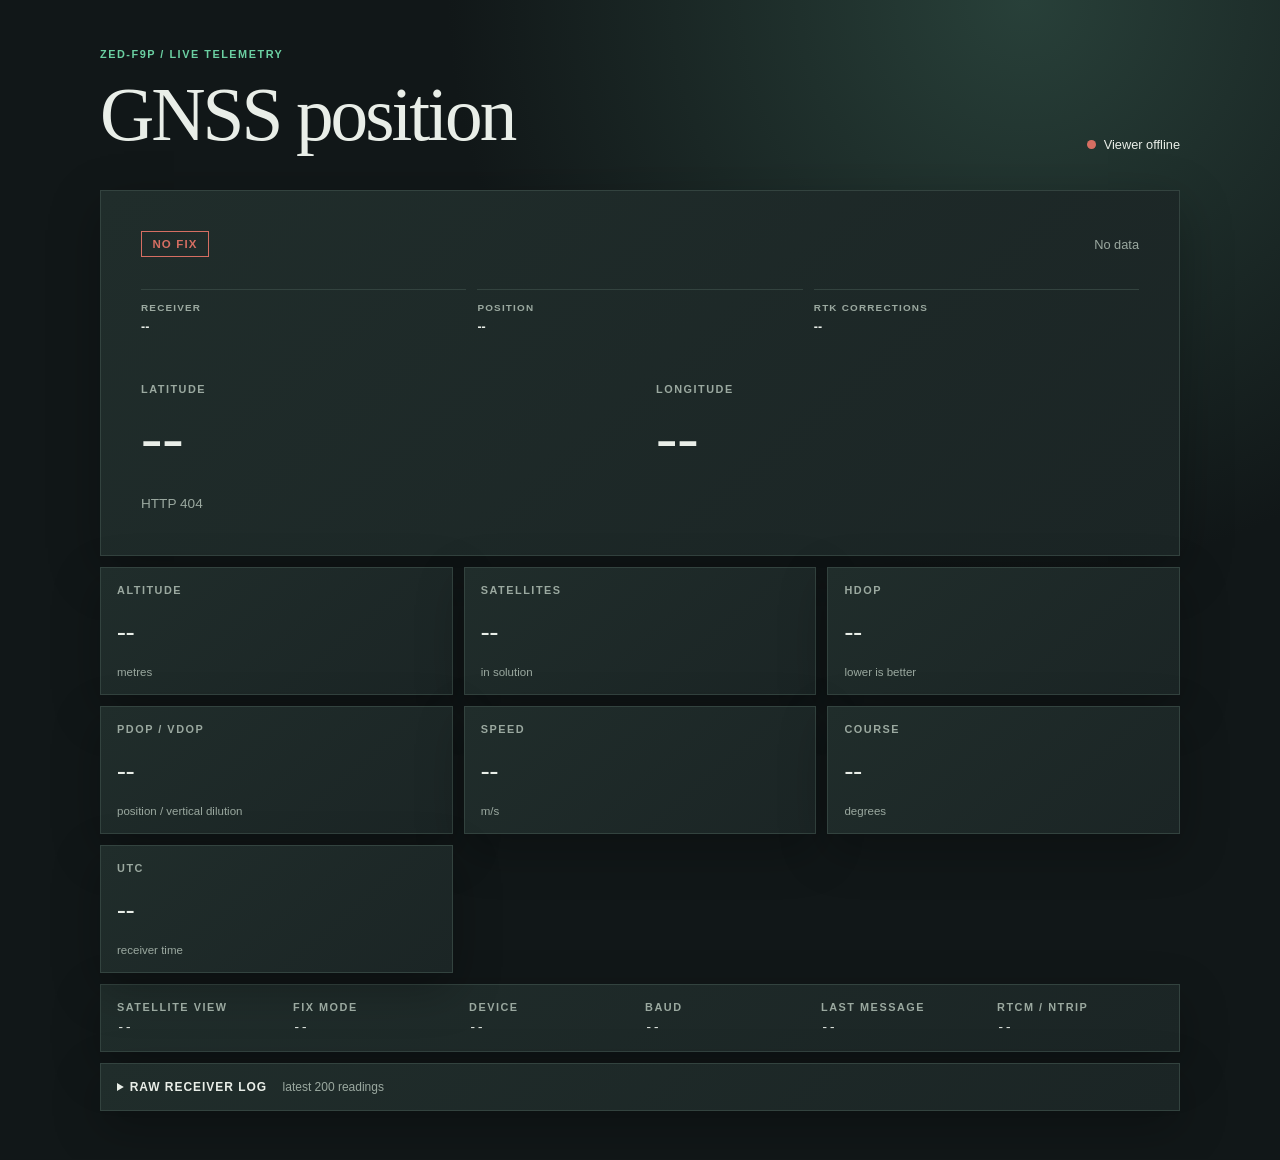
==== DevTools/gnss_viewer/web/index.html @ ddfd9c2e "Add GNSS viewer with telemetry dashboard and configuration files" ====
<!doctype html>
<html lang="en">
<head>
  <meta charset="utf-8">
  <meta name="viewport" content="width=device-width, initial-scale=1">
  <title>GNSS telemetry</title>
  <link rel="stylesheet" href="style.css">
</head>
<body>
  <header>
    <div>
      <p class="eyebrow">ZED-F9P / live telemetry</p>
      <h1>GNSS position</h1>
    </div>
    <div id="connection" class="connection offline"><span class="dot"></span>Waiting</div>
  </header>
  <main>
    <section class="hero panel">
      <div class="fix-row"><span id="fix-label" class="fix no-fix">NO FIX</span><span id="age">No data</span></div>
      <div class="status-strip">
        <div><span>RECEIVER</span><strong id="receiver-status">--</strong></div>
        <div><span>POSITION</span><strong id="position-status">--</strong></div>
        <div><span>RTK CORRECTIONS</span><strong id="corrections-status">--</strong></div>
      </div>
      <div class="coordinates"><div><span>LATITUDE</span><strong id="latitude">--</strong></div><div><span>LONGITUDE</span><strong id="longitude">--</strong></div></div>
      <p id="message" class="message">Waiting for a valid NMEA sentence.</p>
    </section>
    <section class="metrics">
      <article class="panel metric"><span>ALTITUDE</span><strong id="altitude">--</strong><small>metres</small></article>
      <article class="panel metric"><span>SATELLITES</span><strong id="satellites">--</strong><small>in solution</small></article>
      <article class="panel metric"><span>HDOP</span><strong id="hdop">--</strong><small>lower is better</small></article>
      <article class="panel metric"><span>PDOP / VDOP</span><strong id="dop">--</strong><small>position / vertical dilution</small></article>
      <article class="panel metric"><span>SPEED</span><strong id="speed">--</strong><small>m/s</small></article>
      <article class="panel metric"><span>COURSE</span><strong id="course">--</strong><small>degrees</small></article>
      <article class="panel metric"><span>UTC</span><strong id="utc">--</strong><small>receiver time</small></article>
    </section>
    <section class="panel details"><div><span>SATELLITE VIEW</span><strong id="satellite-view">--</strong></div><div><span>FIX MODE</span><strong id="fix-mode">--</strong></div><div><span>DEVICE</span><strong id="device">--</strong></div><div><span>BAUD</span><strong id="baud">--</strong></div><div><span>LAST MESSAGE</span><strong id="last-message">--</strong></div><div><span>RTCM / NTRIP</span><strong id="ntrip">--</strong></div></section>
    <details class="panel raw-log"><summary>Raw receiver log <span>latest 200 readings</span></summary><pre id="raw-log-content">Waiting for serial data...</pre></details>
  </main>
  <script src="app.js"></script>
</body>
</html>
---- DevTools/gnss_viewer/web/style.css ----
:root {
  color-scheme: dark;
  font-family: Georgia, 'Times New Roman', serif;
  background: #111718;
  color: #e9eee8;
  --muted: #9ba9a0;
  --line: #33433f;
  --panel: #1b2525;
  --green: #6bd0a2;
  --yellow: #e4bd64;
  --red: #d66e62;
}

* { box-sizing: border-box; }
body { min-height: 100vh; margin: 0; background: radial-gradient(circle at 80% 0, #284039 0, #111718 36rem); }
header, main { width: min(1080px, calc(100% - 2rem)); margin: auto; }
header { display: flex; align-items: end; justify-content: space-between; gap: 1rem; padding: 3rem 0 2rem; }
h1 { margin: 0; font-size: clamp(2rem, 6vw, 4.7rem); font-weight: 400; letter-spacing: -0.04em; }
.eyebrow, .metric span, .coordinates span, .details span { color: var(--muted); font: 700 .68rem/1.2 sans-serif; letter-spacing: .14em; text-transform: uppercase; }
.eyebrow { margin: 0 0 .7rem; color: var(--green); }
.connection { display: flex; align-items: center; gap: .5rem; padding-bottom: .4rem; font: .8rem sans-serif; }
.dot { width: .55rem; height: .55rem; border-radius: 50%; background: var(--red); }
.online .dot { background: var(--green); }
main { padding-bottom: 3rem; }
.panel { border: 1px solid var(--line); background: linear-gradient(140deg, #202d2b, var(--panel)); box-shadow: 0 1rem 3rem #0004; }
.hero { padding: clamp(1rem, 4vw, 2.5rem); }
.fix-row { display: flex; justify-content: space-between; align-items: center; gap: 1rem; color: var(--muted); font: .8rem sans-serif; }
.fix { padding: .38rem .65rem; border: 1px solid currentColor; color: var(--red); font: 700 .72rem sans-serif; letter-spacing: .1em; }
.fix.gps-fix, .fix.dgps, .fix.rtk-float { color: var(--yellow); }
.fix.rtk-fixed { color: var(--green); }
.status-strip { display: grid; grid-template-columns: repeat(3, 1fr); gap: .7rem; margin-top: 2rem; }
.status-strip div { display: grid; gap: .4rem; padding-top: .7rem; border-top: 1px solid var(--line); }
.status-strip span { color: var(--muted); font: 700 .62rem/1.2 sans-serif; letter-spacing: .12em; }
.status-strip strong { font: 700 .78rem/1.2 sans-serif; }
.status-strip .ok { color: var(--green); }
.status-strip .waiting { color: var(--yellow); }
.status-strip .error { color: var(--red); }
.coordinates { display: grid; grid-template-columns: repeat(2, 1fr); gap: 2rem; margin: 3rem 0 1.5rem; }
.coordinates div { display: grid; gap: .65rem; }
.coordinates strong { overflow-wrap: anywhere; font: 400 clamp(1.7rem, 5vw, 4.1rem)/1 Georgia, serif; }
.message { margin: 0; color: var(--muted); font: .85rem/1.5 sans-serif; }
.metrics { display: grid; grid-template-columns: repeat(3, 1fr); gap: .7rem; margin-top: .7rem; }
.metric { min-height: 8rem; padding: 1rem; display: grid; align-content: space-between; gap: .5rem; }
.metric strong { font-size: 1.65rem; font-weight: 400; overflow-wrap: anywhere; }
.metric small { color: var(--muted); font: .72rem sans-serif; }
.details { display: flex; flex-wrap: wrap; gap: 2rem; margin-top: .7rem; padding: 1rem; }
.details div { display: grid; gap: .4rem; min-width: 9rem; }
.details strong { font: .78rem monospace; overflow-wrap: anywhere; }
.raw-log { margin-top: .7rem; }
.raw-log summary { cursor: pointer; padding: 1rem; color: #e9eee8; font: 700 .75rem sans-serif; letter-spacing: .08em; text-transform: uppercase; }
.raw-log summary span { margin-left: .7rem; color: var(--muted); font-weight: 400; letter-spacing: 0; text-transform: none; }
.raw-log pre { max-height: 22rem; margin: 0; padding: 0 1rem 1rem; overflow: auto; color: #b8c8be; font: .7rem/1.55 monospace; white-space: pre-wrap; overflow-wrap: anywhere; }
@media (max-width: 650px) {
  header { align-items: start; flex-direction: column; padding-top: 2rem; }
  .coordinates { grid-template-columns: 1fr; gap: 1.3rem; margin: 2rem 0 1.2rem; }
  .status-strip { grid-template-columns: 1fr; gap: .8rem; margin-top: 1.5rem; }
  .metrics { grid-template-columns: repeat(2, 1fr); }
}
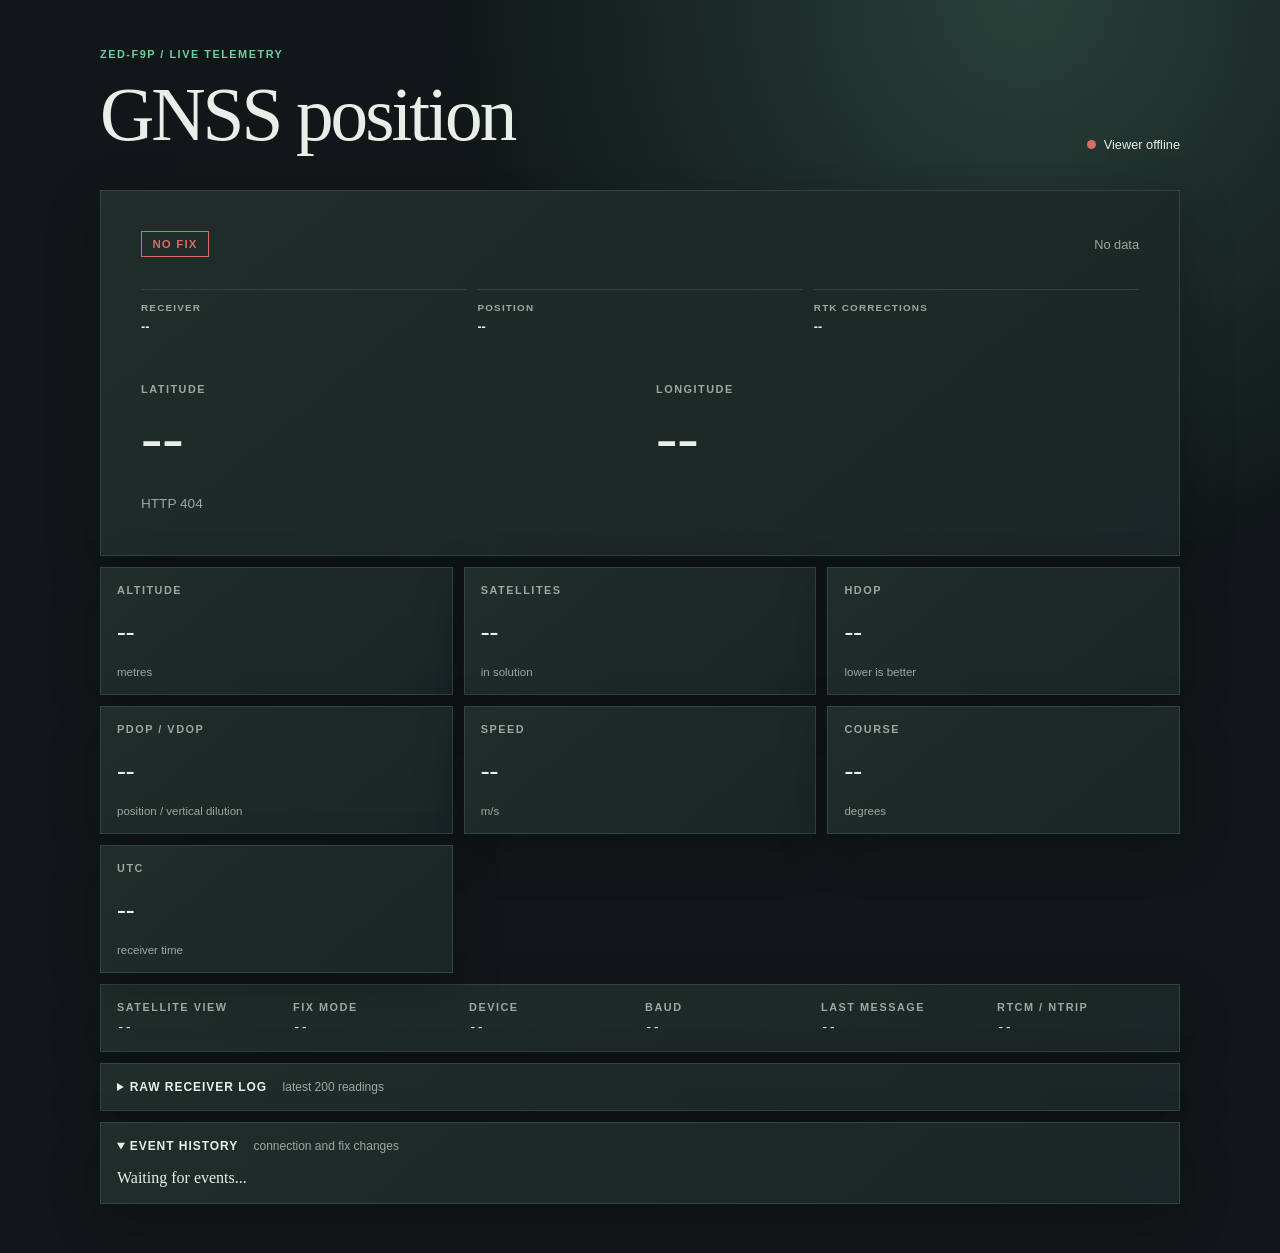
==== commit ed0c3491: "Add event logging for GNSS state changes and update UI to display event history" ====
--- a/DevTools/gnss_viewer/web/index.html
+++ b/DevTools/gnss_viewer/web/index.html
@@ -36,6 +36,7 @@
     </section>
     <section class="panel details"><div><span>SATELLITE VIEW</span><strong id="satellite-view">--</strong></div><div><span>FIX MODE</span><strong id="fix-mode">--</strong></div><div><span>DEVICE</span><strong id="device">--</strong></div><div><span>BAUD</span><strong id="baud">--</strong></div><div><span>LAST MESSAGE</span><strong id="last-message">--</strong></div><div><span>RTCM / NTRIP</span><strong id="ntrip">--</strong></div></section>
     <details class="panel raw-log"><summary>Raw receiver log <span>latest 200 readings</span></summary><pre id="raw-log-content">Waiting for serial data...</pre></details>
+    <details class="panel event-log" open><summary>Event history <span>connection and fix changes</span></summary><div id="event-log-content">Waiting for events...</div></details>
   </main>
   <script src="app.js"></script>
 </body>
--- a/DevTools/gnss_viewer/web/style.css
+++ b/DevTools/gnss_viewer/web/style.css
@@ -50,6 +50,15 @@
 .raw-log summary { cursor: pointer; padding: 1rem; color: #e9eee8; font: 700 .75rem sans-serif; letter-spacing: .08em; text-transform: uppercase; }
 .raw-log summary span { margin-left: .7rem; color: var(--muted); font-weight: 400; letter-spacing: 0; text-transform: none; }
 .raw-log pre { max-height: 22rem; margin: 0; padding: 0 1rem 1rem; overflow: auto; color: #b8c8be; font: .7rem/1.55 monospace; white-space: pre-wrap; overflow-wrap: anywhere; }
+.event-log { margin-top: .7rem; }
+.event-log summary { cursor: pointer; padding: 1rem; color: #e9eee8; font: 700 .75rem sans-serif; letter-spacing: .08em; text-transform: uppercase; }
+.event-log summary span { margin-left: .7rem; color: var(--muted); font-weight: 400; letter-spacing: 0; text-transform: none; }
+#event-log-content { max-height: 14rem; padding: 0 1rem 1rem; overflow: auto; }
+.event-row { display: grid; grid-template-columns: 5rem 1fr; gap: .8rem; padding: .35rem 0; border-top: 1px solid #33433f88; font: .72rem/1.4 monospace; }
+.event-row time { color: var(--muted); }
+.event-row.success span { color: var(--green); }
+.event-row.warning span { color: var(--yellow); }
+.event-row.error span { color: var(--red); }
 @media (max-width: 650px) {
   header { align-items: start; flex-direction: column; padding-top: 2rem; }
   .coordinates { grid-template-columns: 1fr; gap: 1.3rem; margin: 2rem 0 1.2rem; }
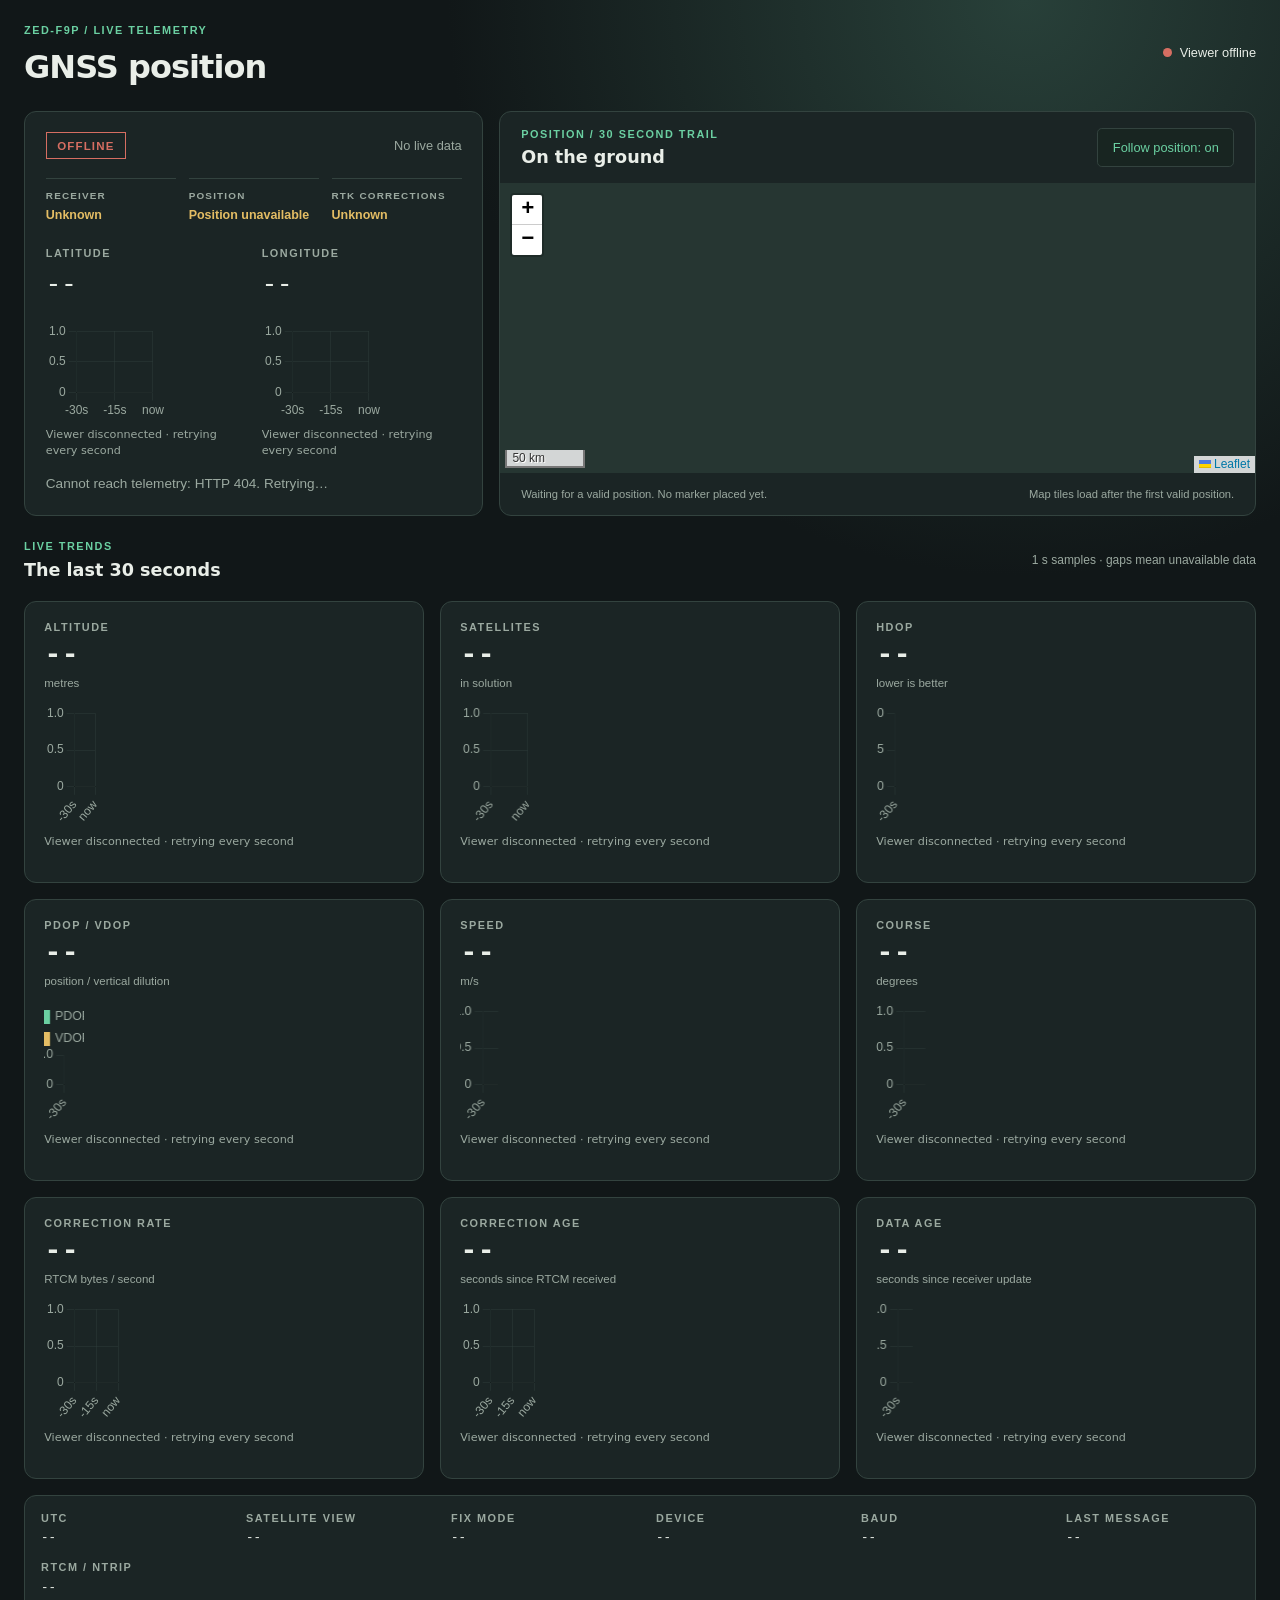
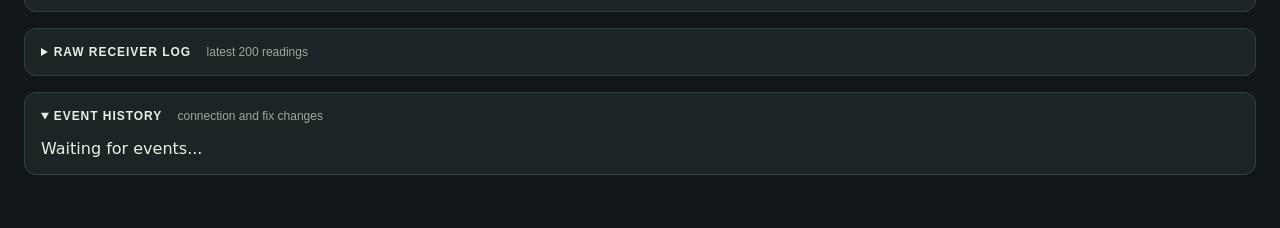
==== commit d6fcce08: "Refactor code structure for improved readability and maintainability" ====
--- a/DevTools/gnss_viewer/web/index.html
+++ b/DevTools/gnss_viewer/web/index.html
@@ -4,7 +4,8 @@
   <meta charset="utf-8">
   <meta name="viewport" content="width=device-width, initial-scale=1">
   <title>GNSS telemetry</title>
-  <link rel="stylesheet" href="style.css">
+  <link rel="stylesheet" href="vendor/leaflet/leaflet.css?v=20260911-2">
+  <link rel="stylesheet" href="style.css?v=20260911-2">
 </head>
 <body>
   <header>
@@ -15,6 +16,7 @@
     <div id="connection" class="connection offline"><span class="dot"></span>Waiting</div>
   </header>
   <main>
+    <div class="overview">
     <section class="hero panel">
       <div class="fix-row"><span id="fix-label" class="fix no-fix">NO FIX</span><span id="age">No data</span></div>
       <div class="status-strip">
@@ -25,6 +27,13 @@
       <div class="coordinates"><div><span>LATITUDE</span><strong id="latitude">--</strong></div><div><span>LONGITUDE</span><strong id="longitude">--</strong></div></div>
       <p id="message" class="message">Waiting for a valid NMEA sentence.</p>
     </section>
+    <section class="panel map-panel" aria-label="Receiver position map">
+      <div class="section-heading"><div><p class="eyebrow">POSITION / 30 SECOND TRAIL</p><h2>On the ground</h2></div><button id="follow-position" type="button" aria-pressed="true">Follow position: on</button></div>
+      <div id="map" aria-label="OpenStreetMap receiver location"></div>
+      <div class="map-footer"><span id="map-status" role="status">Waiting for a valid position. No marker placed yet.</span><span id="tile-status">Map tiles load after the first valid position.</span></div>
+    </section>
+    </div>
+    <div class="section-heading history-heading"><div><p class="eyebrow">LIVE TRENDS</p><h2>The last 30 seconds</h2></div><span>1 s samples · gaps mean unavailable data</span></div>
     <section class="metrics">
       <article class="panel metric"><span>ALTITUDE</span><strong id="altitude">--</strong><small>metres</small></article>
       <article class="panel metric"><span>SATELLITES</span><strong id="satellites">--</strong><small>in solution</small></article>
@@ -32,12 +41,17 @@
       <article class="panel metric"><span>PDOP / VDOP</span><strong id="dop">--</strong><small>position / vertical dilution</small></article>
       <article class="panel metric"><span>SPEED</span><strong id="speed">--</strong><small>m/s</small></article>
       <article class="panel metric"><span>COURSE</span><strong id="course">--</strong><small>degrees</small></article>
-      <article class="panel metric"><span>UTC</span><strong id="utc">--</strong><small>receiver time</small></article>
+      <article class="panel metric"><span>CORRECTION RATE</span><strong id="correction-rate">--</strong><small>RTCM bytes / second</small></article>
+      <article class="panel metric"><span>CORRECTION AGE</span><strong id="correction-age">--</strong><small>seconds since RTCM received</small></article>
+      <article class="panel metric"><span>DATA AGE</span><strong id="data-age">--</strong><small>seconds since receiver update</small></article>
     </section>
-    <section class="panel details"><div><span>SATELLITE VIEW</span><strong id="satellite-view">--</strong></div><div><span>FIX MODE</span><strong id="fix-mode">--</strong></div><div><span>DEVICE</span><strong id="device">--</strong></div><div><span>BAUD</span><strong id="baud">--</strong></div><div><span>LAST MESSAGE</span><strong id="last-message">--</strong></div><div><span>RTCM / NTRIP</span><strong id="ntrip">--</strong></div></section>
+    <section class="panel details"><div><span>UTC</span><strong id="utc">--</strong></div><div><span>SATELLITE VIEW</span><strong id="satellite-view">--</strong></div><div><span>FIX MODE</span><strong id="fix-mode">--</strong></div><div><span>DEVICE</span><strong id="device">--</strong></div><div><span>BAUD</span><strong id="baud">--</strong></div><div><span>LAST MESSAGE</span><strong id="last-message">--</strong></div><div><span>RTCM / NTRIP</span><strong id="ntrip">--</strong></div></section>
     <details class="panel raw-log"><summary>Raw receiver log <span>latest 200 readings</span></summary><pre id="raw-log-content">Waiting for serial data...</pre></details>
     <details class="panel event-log" open><summary>Event history <span>connection and fix changes</span></summary><div id="event-log-content">Waiting for events...</div></details>
   </main>
-  <script src="app.js"></script>
+  <script src="vendor/leaflet/leaflet.js?v=20260911-2"></script>
+  <script src="vendor/chartjs/chart.umd.min.js?v=20260911-2"></script>
+  <script src="history.js?v=20260911-2"></script>
+  <script src="app.js?v=20260911-2"></script>
 </body>
 </html>
--- a/DevTools/gnss_viewer/web/vendor/leaflet/leaflet.css
+++ b/DevTools/gnss_viewer/web/vendor/leaflet/leaflet.css
@@ -0,0 +1,661 @@
+/* required styles */
+
+.leaflet-pane,
+.leaflet-tile,
+.leaflet-marker-icon,
+.leaflet-marker-shadow,
+.leaflet-tile-container,
+.leaflet-pane > svg,
+.leaflet-pane > canvas,
+.leaflet-zoom-box,
+.leaflet-image-layer,
+.leaflet-layer {
+	position: absolute;
+	left: 0;
+	top: 0;
+	}
+.leaflet-container {
+	overflow: hidden;
+	}
+.leaflet-tile,
+.leaflet-marker-icon,
+.leaflet-marker-shadow {
+	-webkit-user-select: none;
+	   -moz-user-select: none;
+	        user-select: none;
+	  -webkit-user-drag: none;
+	}
+/* Prevents IE11 from highlighting tiles in blue */
+.leaflet-tile::selection {
+	background: transparent;
+}
+/* Safari renders non-retina tile on retina better with this, but Chrome is worse */
+.leaflet-safari .leaflet-tile {
+	image-rendering: -webkit-optimize-contrast;
+	}
+/* hack that prevents hw layers "stretching" when loading new tiles */
+.leaflet-safari .leaflet-tile-container {
+	width: 1600px;
+	height: 1600px;
+	-webkit-transform-origin: 0 0;
+	}
+.leaflet-marker-icon,
+.leaflet-marker-shadow {
+	display: block;
+	}
+/* .leaflet-container svg: reset svg max-width decleration shipped in Joomla! (joomla.org) 3.x */
+/* .leaflet-container img: map is broken in FF if you have max-width: 100% on tiles */
+.leaflet-container .leaflet-overlay-pane svg {
+	max-width: none !important;
+	max-height: none !important;
+	}
+.leaflet-container .leaflet-marker-pane img,
+.leaflet-container .leaflet-shadow-pane img,
+.leaflet-container .leaflet-tile-pane img,
+.leaflet-container img.leaflet-image-layer,
+.leaflet-container .leaflet-tile {
+	max-width: none !important;
+	max-height: none !important;
+	width: auto;
+	padding: 0;
+	}
+
+.leaflet-container img.leaflet-tile {
+	/* See: https://bugs.chromium.org/p/chromium/issues/detail?id=600120 */
+	mix-blend-mode: plus-lighter;
+}
+
+.leaflet-container.leaflet-touch-zoom {
+	-ms-touch-action: pan-x pan-y;
+	touch-action: pan-x pan-y;
+	}
+.leaflet-container.leaflet-touch-drag {
+	-ms-touch-action: pinch-zoom;
+	/* Fallback for FF which doesn't support pinch-zoom */
+	touch-action: none;
+	touch-action: pinch-zoom;
+}
+.leaflet-container.leaflet-touch-drag.leaflet-touch-zoom {
+	-ms-touch-action: none;
+	touch-action: none;
+}
+.leaflet-container {
+	-webkit-tap-highlight-color: transparent;
+}
+.leaflet-container a {
+	-webkit-tap-highlight-color: rgba(51, 181, 229, 0.4);
+}
+.leaflet-tile {
+	filter: inherit;
+	visibility: hidden;
+	}
+.leaflet-tile-loaded {
+	visibility: inherit;
+	}
+.leaflet-zoom-box {
+	width: 0;
+	height: 0;
+	-moz-box-sizing: border-box;
+	     box-sizing: border-box;
+	z-index: 800;
+	}
+/* workaround for https://bugzilla.mozilla.org/show_bug.cgi?id=888319 */
+.leaflet-overlay-pane svg {
+	-moz-user-select: none;
+	}
+
+.leaflet-pane         { z-index: 400; }
+
+.leaflet-tile-pane    { z-index: 200; }
+.leaflet-overlay-pane { z-index: 400; }
+.leaflet-shadow-pane  { z-index: 500; }
+.leaflet-marker-pane  { z-index: 600; }
+.leaflet-tooltip-pane   { z-index: 650; }
+.leaflet-popup-pane   { z-index: 700; }
+
+.leaflet-map-pane canvas { z-index: 100; }
+.leaflet-map-pane svg    { z-index: 200; }
+
+.leaflet-vml-shape {
+	width: 1px;
+	height: 1px;
+	}
+.lvml {
+	behavior: url(#default#VML);
+	display: inline-block;
+	position: absolute;
+	}
+
+
+/* control positioning */
+
+.leaflet-control {
+	position: relative;
+	z-index: 800;
+	pointer-events: visiblePainted; /* IE 9-10 doesn't have auto */
+	pointer-events: auto;
+	}
+.leaflet-top,
+.leaflet-bottom {
+	position: absolute;
+	z-index: 1000;
+	pointer-events: none;
+	}
+.leaflet-top {
+	top: 0;
+	}
+.leaflet-right {
+	right: 0;
+	}
+.leaflet-bottom {
+	bottom: 0;
+	}
+.leaflet-left {
+	left: 0;
+	}
+.leaflet-control {
+	float: left;
+	clear: both;
+	}
+.leaflet-right .leaflet-control {
+	float: right;
+	}
+.leaflet-top .leaflet-control {
+	margin-top: 10px;
+	}
+.leaflet-bottom .leaflet-control {
+	margin-bottom: 10px;
+	}
+.leaflet-left .leaflet-control {
+	margin-left: 10px;
+	}
+.leaflet-right .leaflet-control {
+	margin-right: 10px;
+	}
+
+
+/* zoom and fade animations */
+
+.leaflet-fade-anim .leaflet-popup {
+	opacity: 0;
+	-webkit-transition: opacity 0.2s linear;
+	   -moz-transition: opacity 0.2s linear;
+	        transition: opacity 0.2s linear;
+	}
+.leaflet-fade-anim .leaflet-map-pane .leaflet-popup {
+	opacity: 1;
+	}
+.leaflet-zoom-animated {
+	-webkit-transform-origin: 0 0;
+	    -ms-transform-origin: 0 0;
+	        transform-origin: 0 0;
+	}
+svg.leaflet-zoom-animated {
+	will-change: transform;
+}
+
+.leaflet-zoom-anim .leaflet-zoom-animated {
+	-webkit-transition: -webkit-transform 0.25s cubic-bezier(0,0,0.25,1);
+	   -moz-transition:    -moz-transform 0.25s cubic-bezier(0,0,0.25,1);
+	        transition:         transform 0.25s cubic-bezier(0,0,0.25,1);
+	}
+.leaflet-zoom-anim .leaflet-tile,
+.leaflet-pan-anim .leaflet-tile {
+	-webkit-transition: none;
+	   -moz-transition: none;
+	        transition: none;
+	}
+
+.leaflet-zoom-anim .leaflet-zoom-hide {
+	visibility: hidden;
+	}
+
+
+/* cursors */
+
+.leaflet-interactive {
+	cursor: pointer;
+	}
+.leaflet-grab {
+	cursor: -webkit-grab;
+	cursor:    -moz-grab;
+	cursor:         grab;
+	}
+.leaflet-crosshair,
+.leaflet-crosshair .leaflet-interactive {
+	cursor: crosshair;
+	}
+.leaflet-popup-pane,
+.leaflet-control {
+	cursor: auto;
+	}
+.leaflet-dragging .leaflet-grab,
+.leaflet-dragging .leaflet-grab .leaflet-interactive,
+.leaflet-dragging .leaflet-marker-draggable {
+	cursor: move;
+	cursor: -webkit-grabbing;
+	cursor:    -moz-grabbing;
+	cursor:         grabbing;
+	}
+
+/* marker & overlays interactivity */
+.leaflet-marker-icon,
+.leaflet-marker-shadow,
+.leaflet-image-layer,
+.leaflet-pane > svg path,
+.leaflet-tile-container {
+	pointer-events: none;
+	}
+
+.leaflet-marker-icon.leaflet-interactive,
+.leaflet-image-layer.leaflet-interactive,
+.leaflet-pane > svg path.leaflet-interactive,
+svg.leaflet-image-layer.leaflet-interactive path {
+	pointer-events: visiblePainted; /* IE 9-10 doesn't have auto */
+	pointer-events: auto;
+	}
+
+/* visual tweaks */
+
+.leaflet-container {
+	background: #ddd;
+	outline-offset: 1px;
+	}
+.leaflet-container a {
+	color: #0078A8;
+	}
+.leaflet-zoom-box {
+	border: 2px dotted #38f;
+	background: rgba(255,255,255,0.5);
+	}
+
+
+/* general typography */
+.leaflet-container {
+	font-family: "Helvetica Neue", Arial, Helvetica, sans-serif;
+	font-size: 12px;
+	font-size: 0.75rem;
+	line-height: 1.5;
+	}
+
+
+/* general toolbar styles */
+
+.leaflet-bar {
+	box-shadow: 0 1px 5px rgba(0,0,0,0.65);
+	border-radius: 4px;
+	}
+.leaflet-bar a {
+	background-color: #fff;
+	border-bottom: 1px solid #ccc;
+	width: 26px;
+	height: 26px;
+	line-height: 26px;
+	display: block;
+	text-align: center;
+	text-decoration: none;
+	color: black;
+	}
+.leaflet-bar a,
+.leaflet-control-layers-toggle {
+	background-position: 50% 50%;
+	background-repeat: no-repeat;
+	display: block;
+	}
+.leaflet-bar a:hover,
+.leaflet-bar a:focus {
+	background-color: #f4f4f4;
+	}
+.leaflet-bar a:first-child {
+	border-top-left-radius: 4px;
+	border-top-right-radius: 4px;
+	}
+.leaflet-bar a:last-child {
+	border-bottom-left-radius: 4px;
+	border-bottom-right-radius: 4px;
+	border-bottom: none;
+	}
+.leaflet-bar a.leaflet-disabled {
+	cursor: default;
+	background-color: #f4f4f4;
+	color: #bbb;
+	}
+
+.leaflet-touch .leaflet-bar a {
+	width: 30px;
+	height: 30px;
+	line-height: 30px;
+	}
+.leaflet-touch .leaflet-bar a:first-child {
+	border-top-left-radius: 2px;
+	border-top-right-radius: 2px;
+	}
+.leaflet-touch .leaflet-bar a:last-child {
+	border-bottom-left-radius: 2px;
+	border-bottom-right-radius: 2px;
+	}
+
+/* zoom control */
+
+.leaflet-control-zoom-in,
+.leaflet-control-zoom-out {
+	font: bold 18px 'Lucida Console', Monaco, monospace;
+	text-indent: 1px;
+	}
+
+.leaflet-touch .leaflet-control-zoom-in, .leaflet-touch .leaflet-control-zoom-out  {
+	font-size: 22px;
+	}
+
+
+/* layers control */
+
+.leaflet-control-layers {
+	box-shadow: 0 1px 5px rgba(0,0,0,0.4);
+	background: #fff;
+	border-radius: 5px;
+	}
+.leaflet-control-layers-toggle {
+	background-image: url(images/layers.png);
+	width: 36px;
+	height: 36px;
+	}
+.leaflet-retina .leaflet-control-layers-toggle {
+	background-image: url(images/layers-2x.png);
+	background-size: 26px 26px;
+	}
+.leaflet-touch .leaflet-control-layers-toggle {
+	width: 44px;
+	height: 44px;
+	}
+.leaflet-control-layers .leaflet-control-layers-list,
+.leaflet-control-layers-expanded .leaflet-control-layers-toggle {
+	display: none;
+	}
+.leaflet-control-layers-expanded .leaflet-control-layers-list {
+	display: block;
+	position: relative;
+	}
+.leaflet-control-layers-expanded {
+	padding: 6px 10px 6px 6px;
+	color: #333;
+	background: #fff;
+	}
+.leaflet-control-layers-scrollbar {
+	overflow-y: scroll;
+	overflow-x: hidden;
+	padding-right: 5px;
+	}
+.leaflet-control-layers-selector {
+	margin-top: 2px;
+	position: relative;
+	top: 1px;
+	}
+.leaflet-control-layers label {
+	display: block;
+	font-size: 13px;
+	font-size: 1.08333em;
+	}
+.leaflet-control-layers-separator {
+	height: 0;
+	border-top: 1px solid #ddd;
+	margin: 5px -10px 5px -6px;
+	}
+
+/* Default icon URLs */
+.leaflet-default-icon-path { /* used only in path-guessing heuristic, see L.Icon.Default */
+	background-image: url(images/marker-icon.png);
+	}
+
+
+/* attribution and scale controls */
+
+.leaflet-container .leaflet-control-attribution {
+	background: #fff;
+	background: rgba(255, 255, 255, 0.8);
+	margin: 0;
+	}
+.leaflet-control-attribution,
+.leaflet-control-scale-line {
+	padding: 0 5px;
+	color: #333;
+	line-height: 1.4;
+	}
+.leaflet-control-attribution a {
+	text-decoration: none;
+	}
+.leaflet-control-attribution a:hover,
+.leaflet-control-attribution a:focus {
+	text-decoration: underline;
+	}
+.leaflet-attribution-flag {
+	display: inline !important;
+	vertical-align: baseline !important;
+	width: 1em;
+	height: 0.6669em;
+	}
+.leaflet-left .leaflet-control-scale {
+	margin-left: 5px;
+	}
+.leaflet-bottom .leaflet-control-scale {
+	margin-bottom: 5px;
+	}
+.leaflet-control-scale-line {
+	border: 2px solid #777;
+	border-top: none;
+	line-height: 1.1;
+	padding: 2px 5px 1px;
+	white-space: nowrap;
+	-moz-box-sizing: border-box;
+	     box-sizing: border-box;
+	background: rgba(255, 255, 255, 0.8);
+	text-shadow: 1px 1px #fff;
+	}
+.leaflet-control-scale-line:not(:first-child) {
+	border-top: 2px solid #777;
+	border-bottom: none;
+	margin-top: -2px;
+	}
+.leaflet-control-scale-line:not(:first-child):not(:last-child) {
+	border-bottom: 2px solid #777;
+	}
+
+.leaflet-touch .leaflet-control-attribution,
+.leaflet-touch .leaflet-control-layers,
+.leaflet-touch .leaflet-bar {
+	box-shadow: none;
+	}
+.leaflet-touch .leaflet-control-layers,
+.leaflet-touch .leaflet-bar {
+	border: 2px solid rgba(0,0,0,0.2);
+	background-clip: padding-box;
+	}
+
+
+/* popup */
+
+.leaflet-popup {
+	position: absolute;
+	text-align: center;
+	margin-bottom: 20px;
+	}
+.leaflet-popup-content-wrapper {
+	padding: 1px;
+	text-align: left;
+	border-radius: 12px;
+	}
+.leaflet-popup-content {
+	margin: 13px 24px 13px 20px;
+	line-height: 1.3;
+	font-size: 13px;
+	font-size: 1.08333em;
+	min-height: 1px;
+	}
+.leaflet-popup-content p {
+	margin: 17px 0;
+	margin: 1.3em 0;
+	}
+.leaflet-popup-tip-container {
+	width: 40px;
+	height: 20px;
+	position: absolute;
+	left: 50%;
+	margin-top: -1px;
+	margin-left: -20px;
+	overflow: hidden;
+	pointer-events: none;
+	}
+.leaflet-popup-tip {
+	width: 17px;
+	height: 17px;
+	padding: 1px;
+
+	margin: -10px auto 0;
+	pointer-events: auto;
+
+	-webkit-transform: rotate(45deg);
+	   -moz-transform: rotate(45deg);
+	    -ms-transform: rotate(45deg);
+	        transform: rotate(45deg);
+	}
+.leaflet-popup-content-wrapper,
+.leaflet-popup-tip {
+	background: white;
+	color: #333;
+	box-shadow: 0 3px 14px rgba(0,0,0,0.4);
+	}
+.leaflet-container a.leaflet-popup-close-button {
+	position: absolute;
+	top: 0;
+	right: 0;
+	border: none;
+	text-align: center;
+	width: 24px;
+	height: 24px;
+	font: 16px/24px Tahoma, Verdana, sans-serif;
+	color: #757575;
+	text-decoration: none;
+	background: transparent;
+	}
+.leaflet-container a.leaflet-popup-close-button:hover,
+.leaflet-container a.leaflet-popup-close-button:focus {
+	color: #585858;
+	}
+.leaflet-popup-scrolled {
+	overflow: auto;
+	}
+
+.leaflet-oldie .leaflet-popup-content-wrapper {
+	-ms-zoom: 1;
+	}
+.leaflet-oldie .leaflet-popup-tip {
+	width: 24px;
+	margin: 0 auto;
+
+	-ms-filter: "progid:DXImageTransform.Microsoft.Matrix(M11=0.70710678, M12=0.70710678, M21=-0.70710678, M22=0.70710678)";
+	filter: progid:DXImageTransform.Microsoft.Matrix(M11=0.70710678, M12=0.70710678, M21=-0.70710678, M22=0.70710678);
+	}
+
+.leaflet-oldie .leaflet-control-zoom,
+.leaflet-oldie .leaflet-control-layers,
+.leaflet-oldie .leaflet-popup-content-wrapper,
+.leaflet-oldie .leaflet-popup-tip {
+	border: 1px solid #999;
+	}
+
+
+/* div icon */
+
+.leaflet-div-icon {
+	background: #fff;
+	border: 1px solid #666;
+	}
+
+
+/* Tooltip */
+/* Base styles for the element that has a tooltip */
+.leaflet-tooltip {
+	position: absolute;
+	padding: 6px;
+	background-color: #fff;
+	border: 1px solid #fff;
+	border-radius: 3px;
+	color: #222;
+	white-space: nowrap;
+	-webkit-user-select: none;
+	-moz-user-select: none;
+	-ms-user-select: none;
+	user-select: none;
+	pointer-events: none;
+	box-shadow: 0 1px 3px rgba(0,0,0,0.4);
+	}
+.leaflet-tooltip.leaflet-interactive {
+	cursor: pointer;
+	pointer-events: auto;
+	}
+.leaflet-tooltip-top:before,
+.leaflet-tooltip-bottom:before,
+.leaflet-tooltip-left:before,
+.leaflet-tooltip-right:before {
+	position: absolute;
+	pointer-events: none;
+	border: 6px solid transparent;
+	background: transparent;
+	content: "";
+	}
+
+/* Directions */
+
+.leaflet-tooltip-bottom {
+	margin-top: 6px;
+}
+.leaflet-tooltip-top {
+	margin-top: -6px;
+}
+.leaflet-tooltip-bottom:before,
+.leaflet-tooltip-top:before {
+	left: 50%;
+	margin-left: -6px;
+	}
+.leaflet-tooltip-top:before {
+	bottom: 0;
+	margin-bottom: -12px;
+	border-top-color: #fff;
+	}
+.leaflet-tooltip-bottom:before {
+	top: 0;
+	margin-top: -12px;
+	margin-left: -6px;
+	border-bottom-color: #fff;
+	}
+.leaflet-tooltip-left {
+	margin-left: -6px;
+}
+.leaflet-tooltip-right {
+	margin-left: 6px;
+}
+.leaflet-tooltip-left:before,
+.leaflet-tooltip-right:before {
+	top: 50%;
+	margin-top: -6px;
+	}
+.leaflet-tooltip-left:before {
+	right: 0;
+	margin-right: -12px;
+	border-left-color: #fff;
+	}
+.leaflet-tooltip-right:before {
+	left: 0;
+	margin-left: -12px;
+	border-right-color: #fff;
+	}
+
+/* Printing */
+
+@media print {
+	/* Prevent printers from removing background-images of controls. */
+	.leaflet-control {
+		-webkit-print-color-adjust: exact;
+		print-color-adjust: exact;
+		}
+	}
--- a/DevTools/gnss_viewer/web/style.css
+++ b/DevTools/gnss_viewer/web/style.css
@@ -65,3 +65,90 @@
   .status-strip { grid-template-columns: 1fr; gap: .8rem; margin-top: 1.5rem; }
   .metrics { grid-template-columns: repeat(2, 1fr); }
 }
+
+/* Trends share the same time window; each numeric chart scales independently. */
+h2 { margin: 0; font-size: 1.8rem; font-weight: 400; letter-spacing: -.03em; }
+.section-heading { display: flex; align-items: center; justify-content: space-between; gap: 1rem; padding: 1.3rem; }
+.section-heading .eyebrow { margin-bottom: .4rem; }
+.history-heading { padding: 2rem 0 .7rem; }
+.history-heading > span, .map-footer { color: var(--muted); font: .75rem/1.5 sans-serif; }
+button { border: 1px solid var(--line); background: #182521; color: var(--green); padding: .7rem .9rem; border-radius: .3rem; font: .8rem sans-serif; cursor: pointer; }
+button:hover { background: #2c4038; }
+button:focus-visible { outline: 2px solid var(--green); outline-offset: 3px; }
+button[aria-pressed="false"] { color: var(--yellow); }
+.map-panel { margin-top: .7rem; overflow: hidden; }
+#map { height: 370px; background: #263632; z-index: 0; }
+.map-footer { display: flex; flex-wrap: wrap; justify-content: space-between; gap: .5rem 1rem; padding: .8rem 1.3rem; }
+.leaflet-control-attribution { font-family: sans-serif; }
+.trend { margin: .5rem 0 0; min-width: 0; width: 100%; }
+.trend svg { display: block; width: 100%; height: 80px; overflow: visible; }
+.chart-grid { fill: none; stroke: #52685b; stroke-opacity: .35; stroke-width: 1; }
+.chart-line { fill: none; stroke: var(--green); stroke-width: 1.8; vector-effect: non-scaling-stroke; }
+.chart-line.secondary { stroke: var(--yellow); }
+.chart-dot { fill: var(--green); }
+.chart-dot.secondary { fill: var(--yellow); }
+.chart-empty { fill: var(--muted); font: 11px sans-serif; }
+.trend figcaption { display: flex; justify-content: space-between; gap: .5rem; color: var(--muted); font: .62rem/1.5 monospace; }
+.trend figcaption span { font: inherit; letter-spacing: 0; text-transform: none; }
+.chart-legend { display: block; margin-top: .3rem; }
+.metric { min-width: 0; }
+.coordinates > div, .status-strip > div { min-width: 0; }
+.coordinates .trend { gap: 0; }
+.details > div:has(.trend) { flex: 1 1 14rem; }
+@media (max-width: 650px) {
+  .section-heading { align-items: start; flex-direction: column; }
+  #map { height: 300px; }
+  .trend figcaption { flex-wrap: wrap; gap: 0 .5rem; }
+  .metrics { grid-template-columns: repeat(2, minmax(0, 1fr)); }
+}
+@media (max-width: 380px) { .metrics { grid-template-columns: 1fr; } }
+
+/* Compact instrument dashboard with a shared, readable chart scale. */
+:root { font-family: system-ui, -apple-system, sans-serif; }
+header, main { width: min(1440px, calc(100% - 3rem)); }
+header { padding: 1.5rem 0; align-items: center; }
+h1 { font: 650 clamp(1.5rem, 3vw, 2rem)/1.2 system-ui, sans-serif; letter-spacing: -.03em; }
+h2 { font: 600 1.1rem system-ui, sans-serif; letter-spacing: 0; }
+.panel { border-radius: 12px; box-shadow: none; background: #1b2525; }
+.overview { display: grid; grid-template-columns: minmax(340px, .85fr) minmax(0, 1.4fr); gap: 1rem; }
+.hero { padding: 1.3rem; }
+.status-strip { margin-top: 1.2rem; gap: .8rem; }
+.coordinates { gap: 1rem; margin: 1.5rem 0 1rem; }
+.coordinates strong { font: 500 clamp(1.1rem, 2vw, 1.6rem)/1.2 ui-monospace, monospace; }
+.map-panel { margin: 0; display: flex; flex-direction: column; }
+#map { flex: 1; min-height: 280px; height: 310px; }
+.map-footer { font-size: .7rem; }
+.section-heading { padding: 1rem 1.3rem; }
+.history-heading { padding: 1.5rem 0 .6rem; }
+.metrics { grid-template-columns: repeat(3, minmax(0, 1fr)); gap: 1rem; }
+.metric { padding: 1.2rem; gap: .3rem; }
+.metric strong { font: 550 1.8rem ui-monospace, monospace; }
+.trend { margin-top: .6rem; }
+.chart-frame { position: relative; height: 125px; min-width: 0; }
+.coordinates .chart-frame { height: 100px; }
+.trend figcaption { display: block; min-height: 2.6em; margin-top: .35rem; font: .7rem/1.4 system-ui, sans-serif; }
+.details { margin-top: 1rem; gap: 1rem 2rem; }
+.details > div { min-width: 0; flex: 1 1 120px; }
+.details > div:last-child { flex-basis: 100%; }
+.raw-log, .event-log { margin-top: 1rem; }
+@media (max-width: 1000px) {
+  .overview { grid-template-columns: 1fr; }
+  #map { flex: none; height: 320px; }
+}
+@media (max-width: 650px) {
+  header, main { width: calc(100% - 1.5rem); }
+  header { flex-direction: row; align-items: center; gap: .5rem; }
+  .eyebrow { font-size: .6rem; }
+  .connection { font-size: .7rem; }
+  .coordinates { grid-template-columns: repeat(2, minmax(0, 1fr)); gap: .75rem; }
+  .coordinates strong { font-size: 1rem; }
+  .status-strip { grid-template-columns: repeat(3, minmax(0, 1fr)); }
+  .status-strip strong { font-size: .7rem; }
+  .metrics { grid-template-columns: repeat(2, minmax(0, 1fr)); gap: .65rem; }
+  .metric { padding: .8rem; }
+  .metric strong { font-size: 1.4rem; }
+}
+@media (max-width: 420px) {
+  .metrics { grid-template-columns: 1fr; }
+  .coordinates { grid-template-columns: 1fr; }
+}
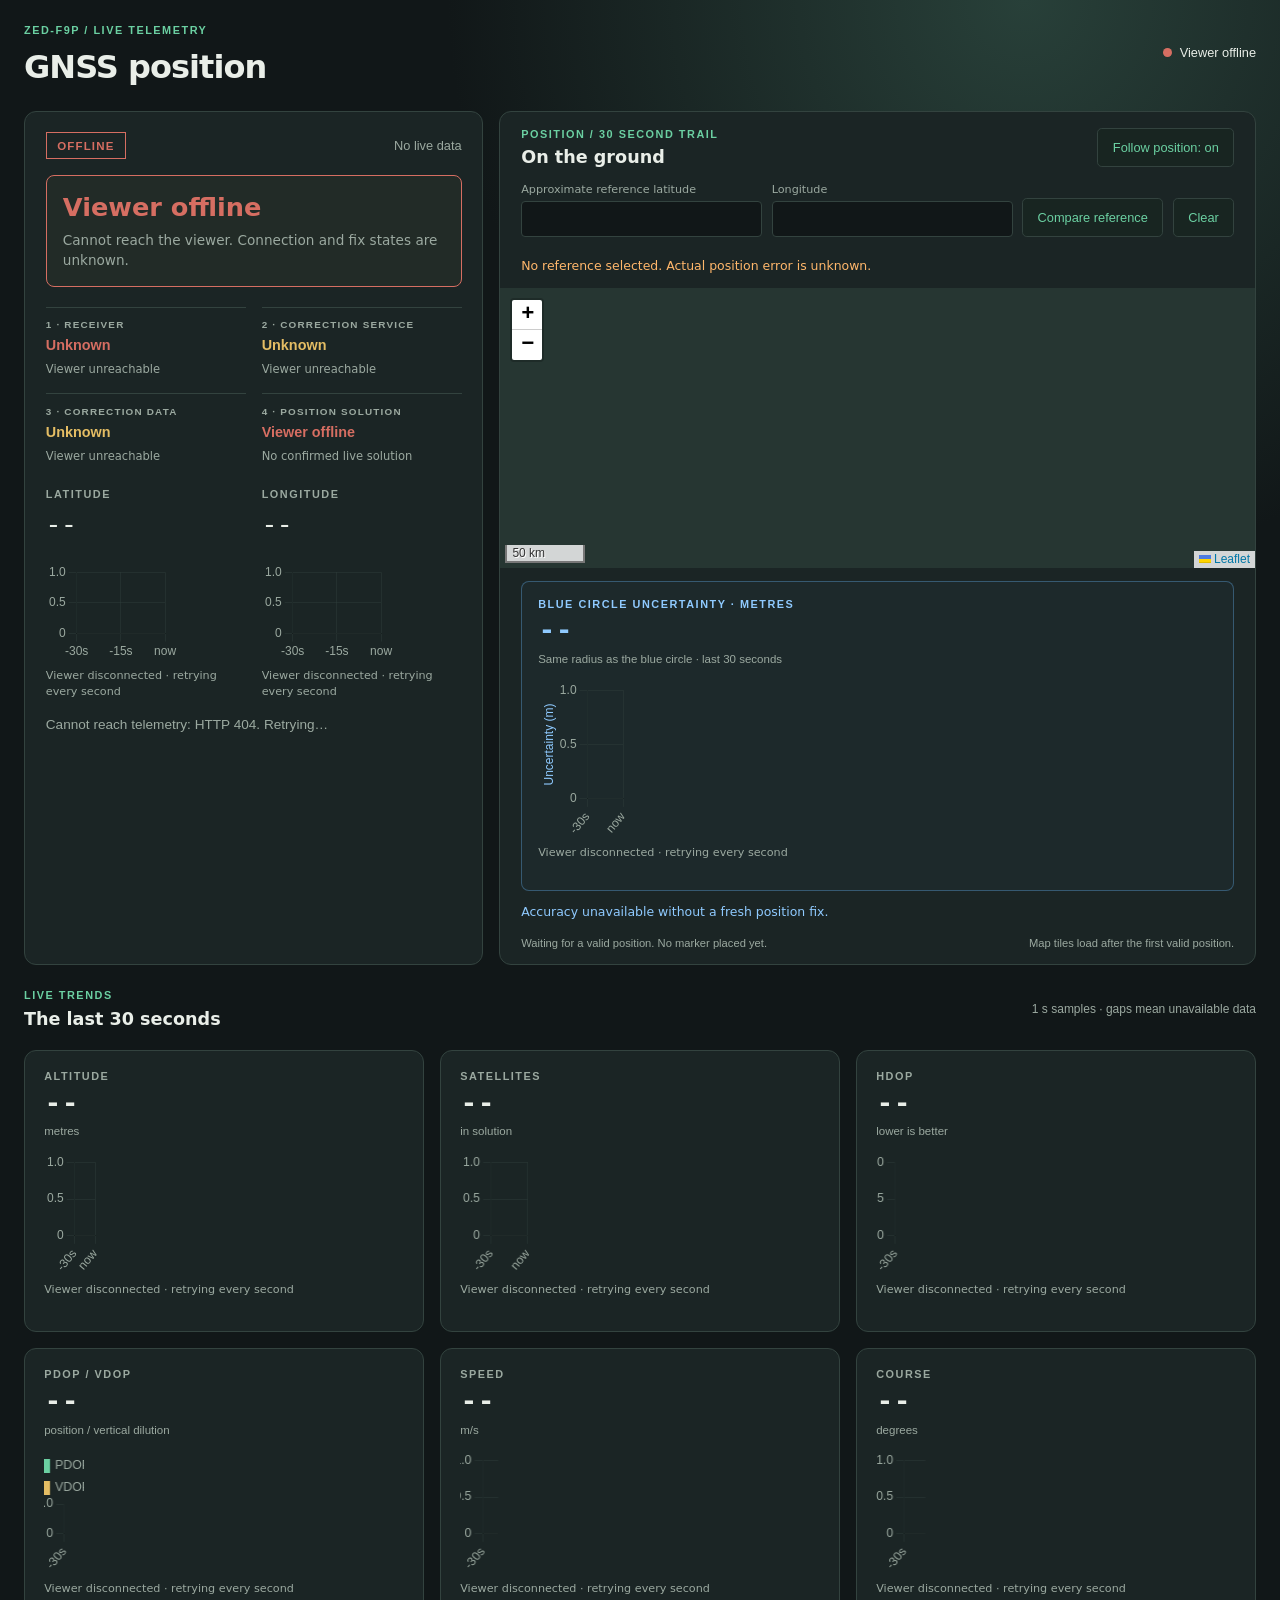
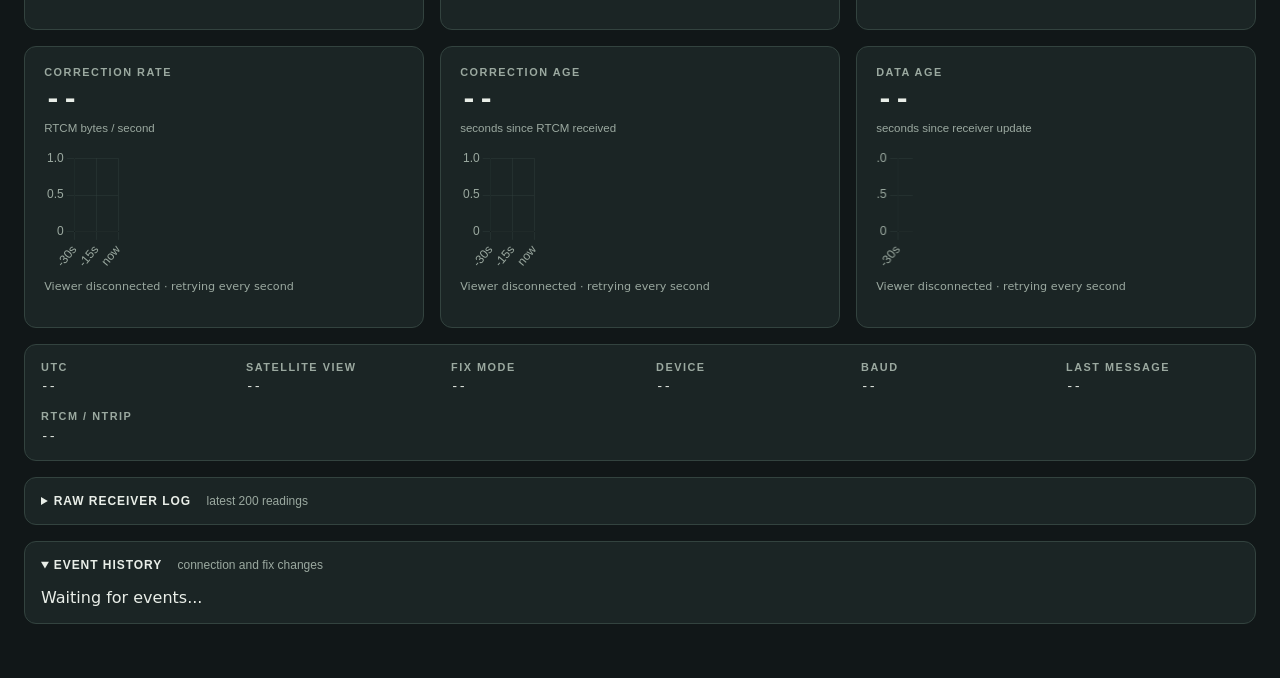
==== commit f6da405d: "Enhance GNSS viewer with accuracy reporting and UI updates for improved user experience" ====
--- a/DevTools/gnss_viewer/web/index.html
+++ b/DevTools/gnss_viewer/web/index.html
@@ -4,8 +4,8 @@
   <meta charset="utf-8">
   <meta name="viewport" content="width=device-width, initial-scale=1">
   <title>GNSS telemetry</title>
-  <link rel="stylesheet" href="vendor/leaflet/leaflet.css?v=20260911-2">
-  <link rel="stylesheet" href="style.css?v=20260911-2">
+  <link rel="stylesheet" href="vendor/leaflet/leaflet.css?v=20260911-7">
+  <link rel="stylesheet" href="style.css?v=20260911-7">
 </head>
 <body>
   <header>
@@ -19,17 +19,30 @@
     <div class="overview">
     <section class="hero panel">
       <div class="fix-row"><span id="fix-label" class="fix no-fix">NO FIX</span><span id="age">No data</span></div>
+      <div id="solution-summary" class="solution-summary waiting" role="status">
+        <h2 id="solution-title">Connecting to viewer…</h2>
+        <p id="solution-detail">Checking receiver and correction service.</p>
+      </div>
       <div class="status-strip">
-        <div><span>RECEIVER</span><strong id="receiver-status">--</strong></div>
-        <div><span>POSITION</span><strong id="position-status">--</strong></div>
-        <div><span>RTK CORRECTIONS</span><strong id="corrections-status">--</strong></div>
+        <div><span>1 · RECEIVER</span><strong id="receiver-status">Checking…</strong><small id="receiver-detail">Serial connection</small></div>
+        <div><span>2 · CORRECTION SERVICE</span><strong id="service-status">Checking…</strong><small id="service-detail">NTRIP connection</small></div>
+        <div><span>3 · CORRECTION DATA</span><strong id="corrections-status">Checking…</strong><small id="corrections-detail">RTCM delivery</small></div>
+        <div><span>4 · POSITION SOLUTION</span><strong id="position-status">Checking…</strong><small id="position-detail">Receiver fix type</small></div>
       </div>
       <div class="coordinates"><div><span>LATITUDE</span><strong id="latitude">--</strong></div><div><span>LONGITUDE</span><strong id="longitude">--</strong></div></div>
       <p id="message" class="message">Waiting for a valid NMEA sentence.</p>
     </section>
     <section class="panel map-panel" aria-label="Receiver position map">
       <div class="section-heading"><div><p class="eyebrow">POSITION / 30 SECOND TRAIL</p><h2>On the ground</h2></div><button id="follow-position" type="button" aria-pressed="true">Follow position: on</button></div>
+      <form id="reference-form" class="reference-form">
+        <label>Approximate reference latitude<input id="reference-lat" type="number" step="any" min="-90" max="90" required></label>
+        <label>Longitude<input id="reference-lon" type="number" step="any" min="-180" max="180" required></label>
+        <button type="submit">Compare reference</button><button id="clear-reference" type="button">Clear</button>
+      </form>
+      <p id="reference-status" class="accuracy-status" role="status">Reference is approximate; offset is not surveyed ground-truth error.</p>
       <div id="map" aria-label="OpenStreetMap receiver location"></div>
+      <article class="metric uncertainty-chart"><span>BLUE CIRCLE UNCERTAINTY · METRES</span><strong id="accuracy">--</strong><small>Same radius as the blue circle · last 30 seconds</small></article>
+      <p id="accuracy-status" class="accuracy-status" role="status">Connecting to receiver accuracy…</p>
       <div class="map-footer"><span id="map-status" role="status">Waiting for a valid position. No marker placed yet.</span><span id="tile-status">Map tiles load after the first valid position.</span></div>
     </section>
     </div>
@@ -49,9 +62,9 @@
     <details class="panel raw-log"><summary>Raw receiver log <span>latest 200 readings</span></summary><pre id="raw-log-content">Waiting for serial data...</pre></details>
     <details class="panel event-log" open><summary>Event history <span>connection and fix changes</span></summary><div id="event-log-content">Waiting for events...</div></details>
   </main>
-  <script src="vendor/leaflet/leaflet.js?v=20260911-2"></script>
-  <script src="vendor/chartjs/chart.umd.min.js?v=20260911-2"></script>
-  <script src="history.js?v=20260911-2"></script>
-  <script src="app.js?v=20260911-2"></script>
+  <script src="vendor/leaflet/leaflet.js?v=20260911-7"></script>
+  <script src="vendor/chartjs/chart.umd.min.js?v=20260911-7"></script>
+  <script src="history.js?v=20260911-7"></script>
+  <script src="app.js?v=20260911-7"></script>
 </body>
 </html>
--- a/DevTools/gnss_viewer/web/style.css
+++ b/DevTools/gnss_viewer/web/style.css
@@ -152,3 +152,26 @@
   .metrics { grid-template-columns: 1fr; }
   .coordinates { grid-template-columns: 1fr; }
 }
+
+.accuracy-status { margin: 0; padding: .75rem 1.3rem 0; color: #8fcaff; font: .78rem/1.5 system-ui, sans-serif; }
+
+.reference-form { display: flex; flex-wrap: wrap; align-items: end; gap: .6rem; padding: 0 1.3rem .5rem; }
+.reference-form label { display: grid; gap: .3rem; font: .7rem system-ui, sans-serif; color: var(--muted); flex: 1 1 150px; }
+.reference-form input { width: 100%; min-width: 0; padding: .6rem; border: 1px solid var(--line); border-radius: 4px; background: #111718; color: #e9eee8; }
+#reference-status { color: #ffb76b; padding-bottom: .75rem; }
+
+.solution-summary { margin-top: 1rem; padding: 1rem; border: 1px solid var(--yellow); border-radius: 8px; background: #e4bd6409; }
+.solution-summary h2 { font-size: 1.6rem; color: var(--yellow); }
+.solution-summary p { margin: .5rem 0 0; font: .85rem/1.5 system-ui, sans-serif; color: var(--muted); }
+.solution-summary.ok { border-color: var(--green); background: #6bd0a209; }
+.solution-summary.ok h2 { color: var(--green); }
+.solution-summary.error { border-color: var(--red); }
+.solution-summary.error h2 { color: var(--red); }
+.status-strip { grid-template-columns: repeat(2, minmax(0, 1fr)); gap: 1rem; }
+.status-strip small { color: var(--muted); font: .72rem/1.45 system-ui, sans-serif; overflow-wrap: anywhere; }
+.status-strip strong { font-size: .9rem; }
+@media (max-width: 420px) { .status-strip { grid-template-columns: 1fr; } }
+
+.uncertainty-chart { margin: .8rem 1.3rem 0; padding: 1rem; border: 1px solid #69b9ff55; border-radius: 8px; background: #69b9ff08; }
+.uncertainty-chart > span, .uncertainty-chart > strong { color: #8fcaff; }
+.uncertainty-chart .chart-frame { height: 160px; }
